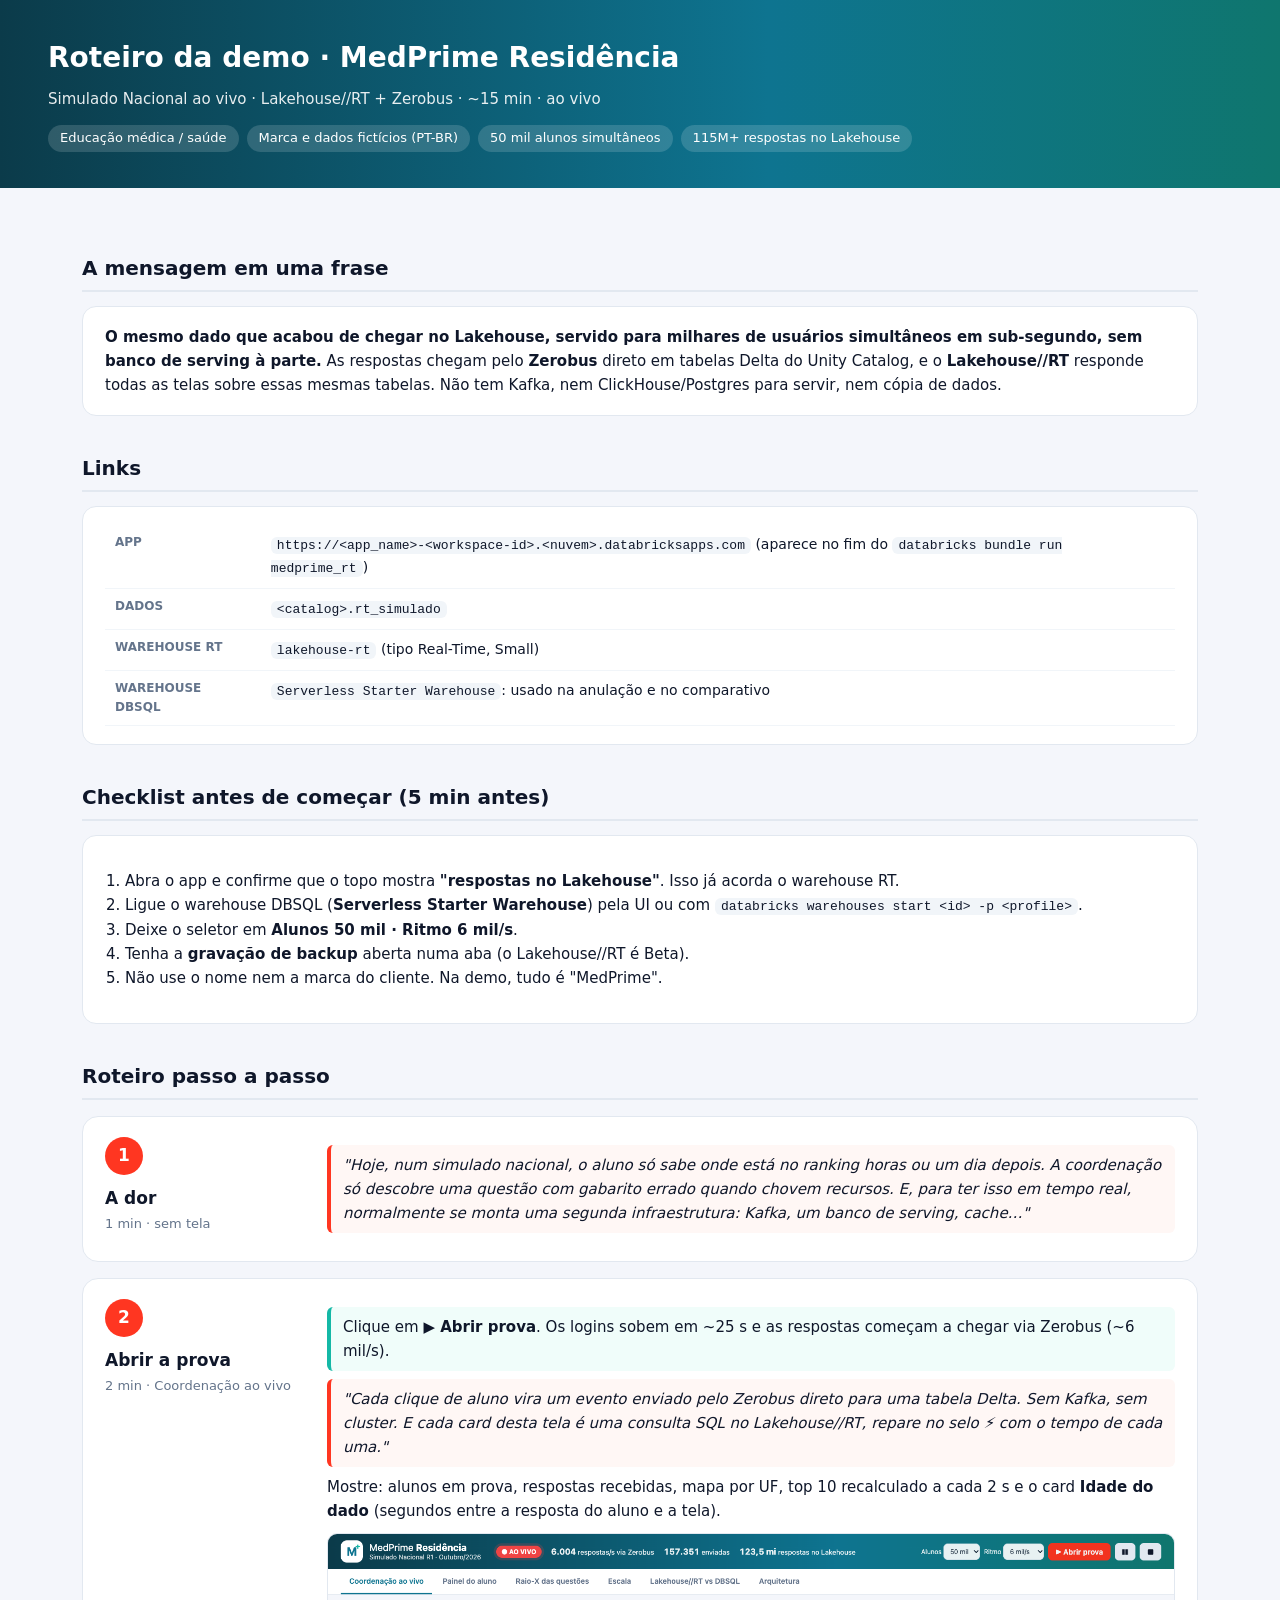
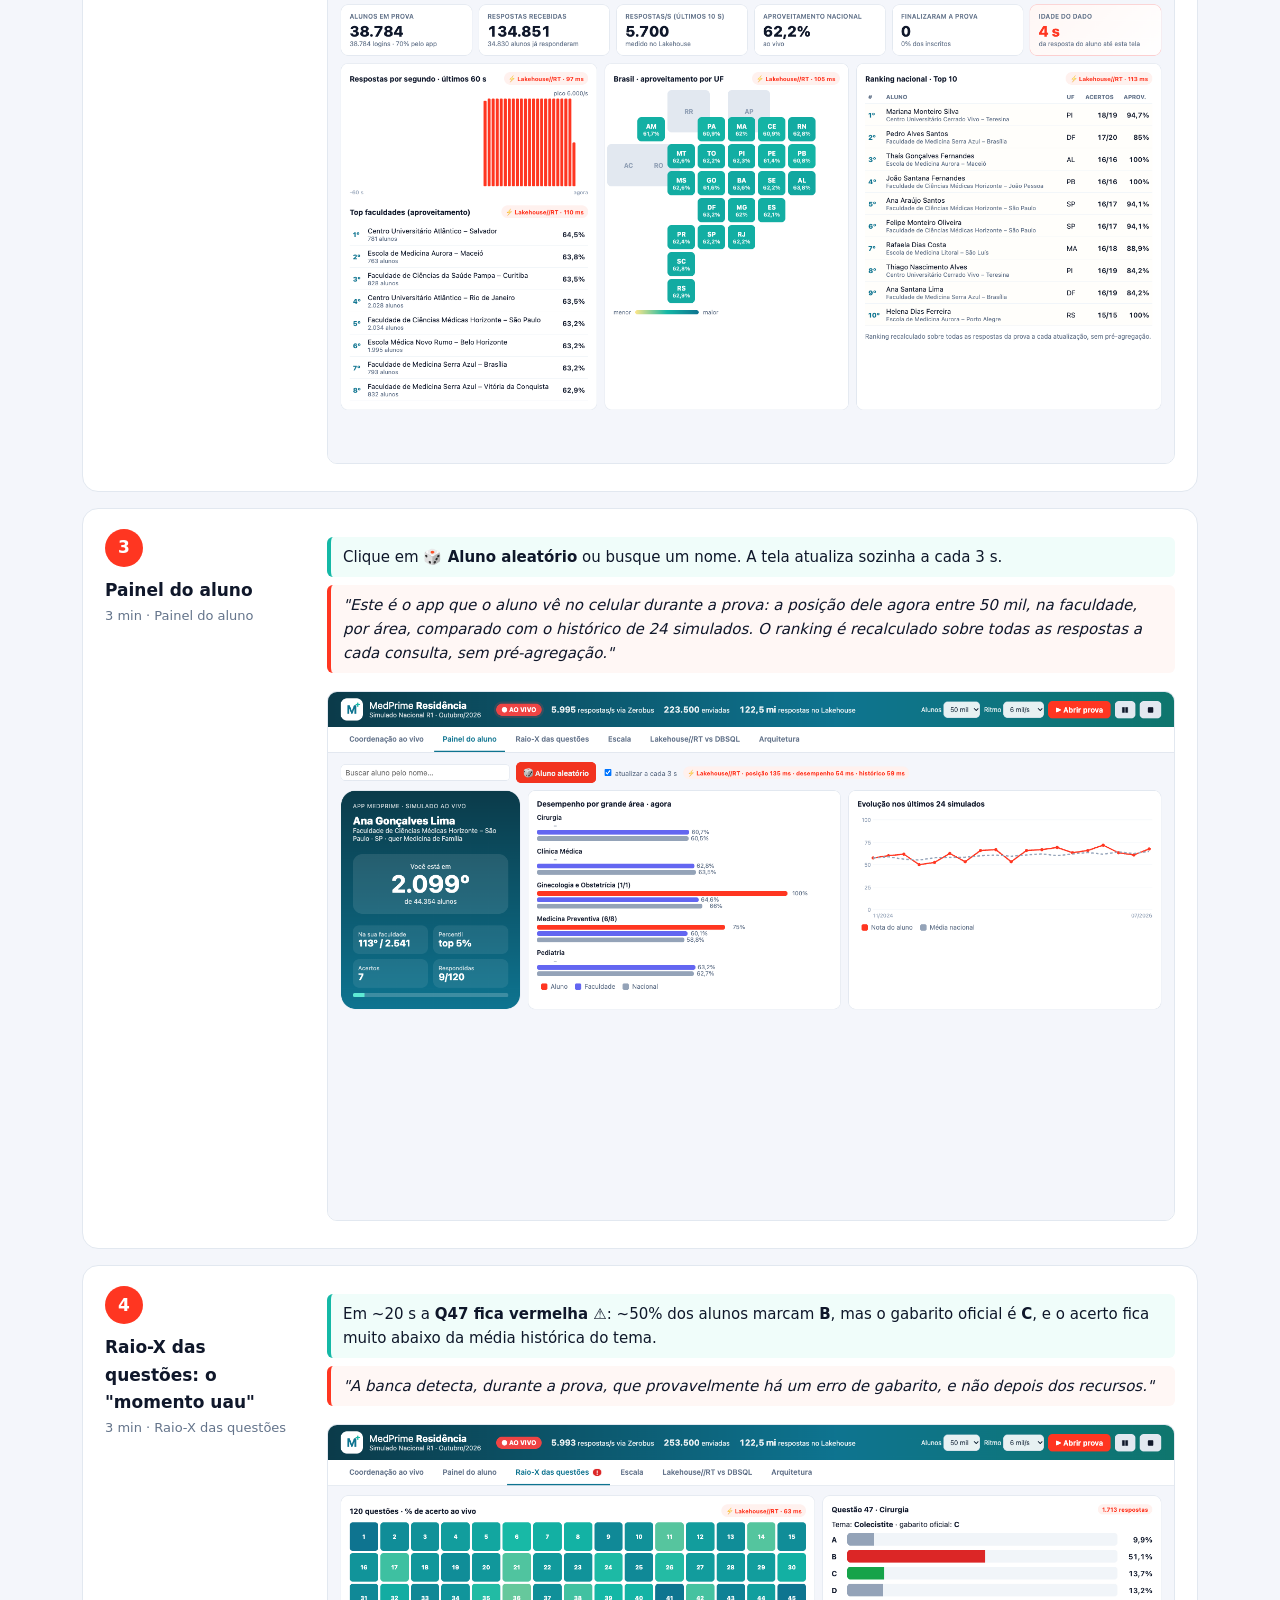
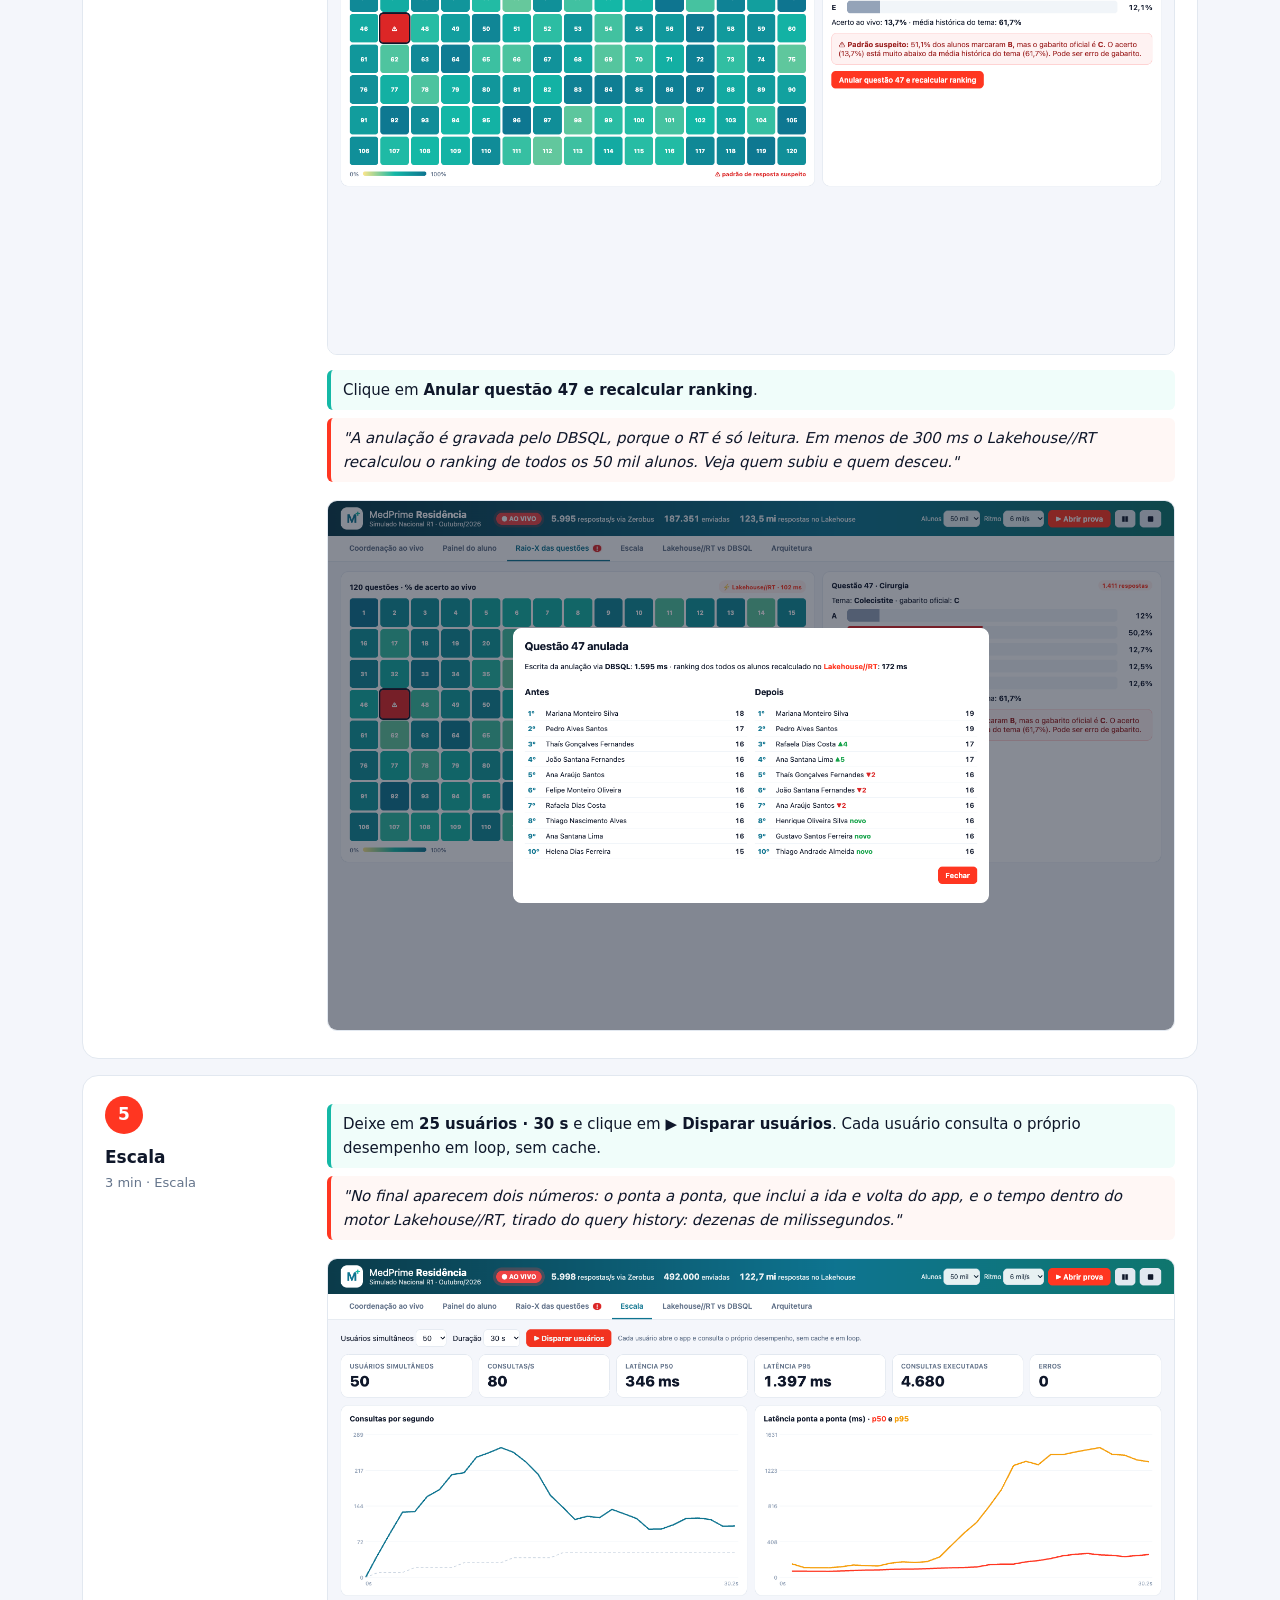
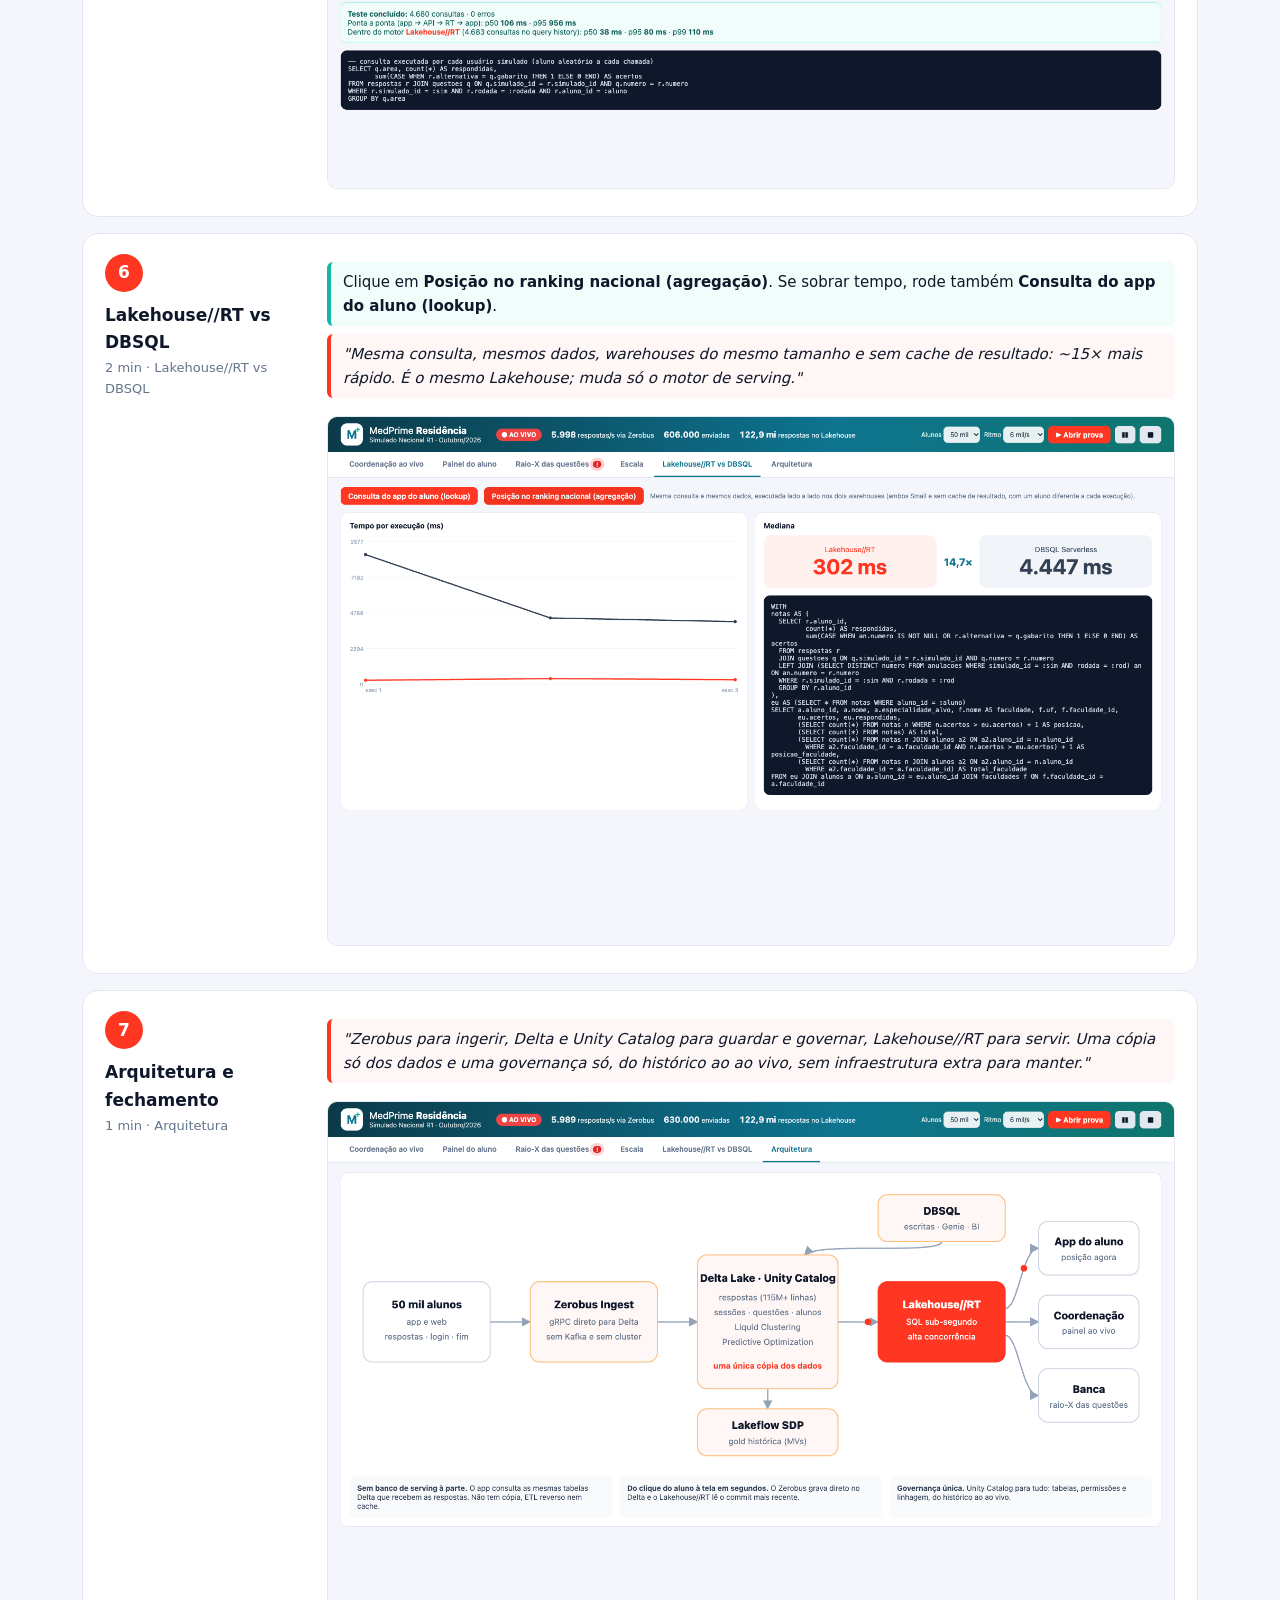
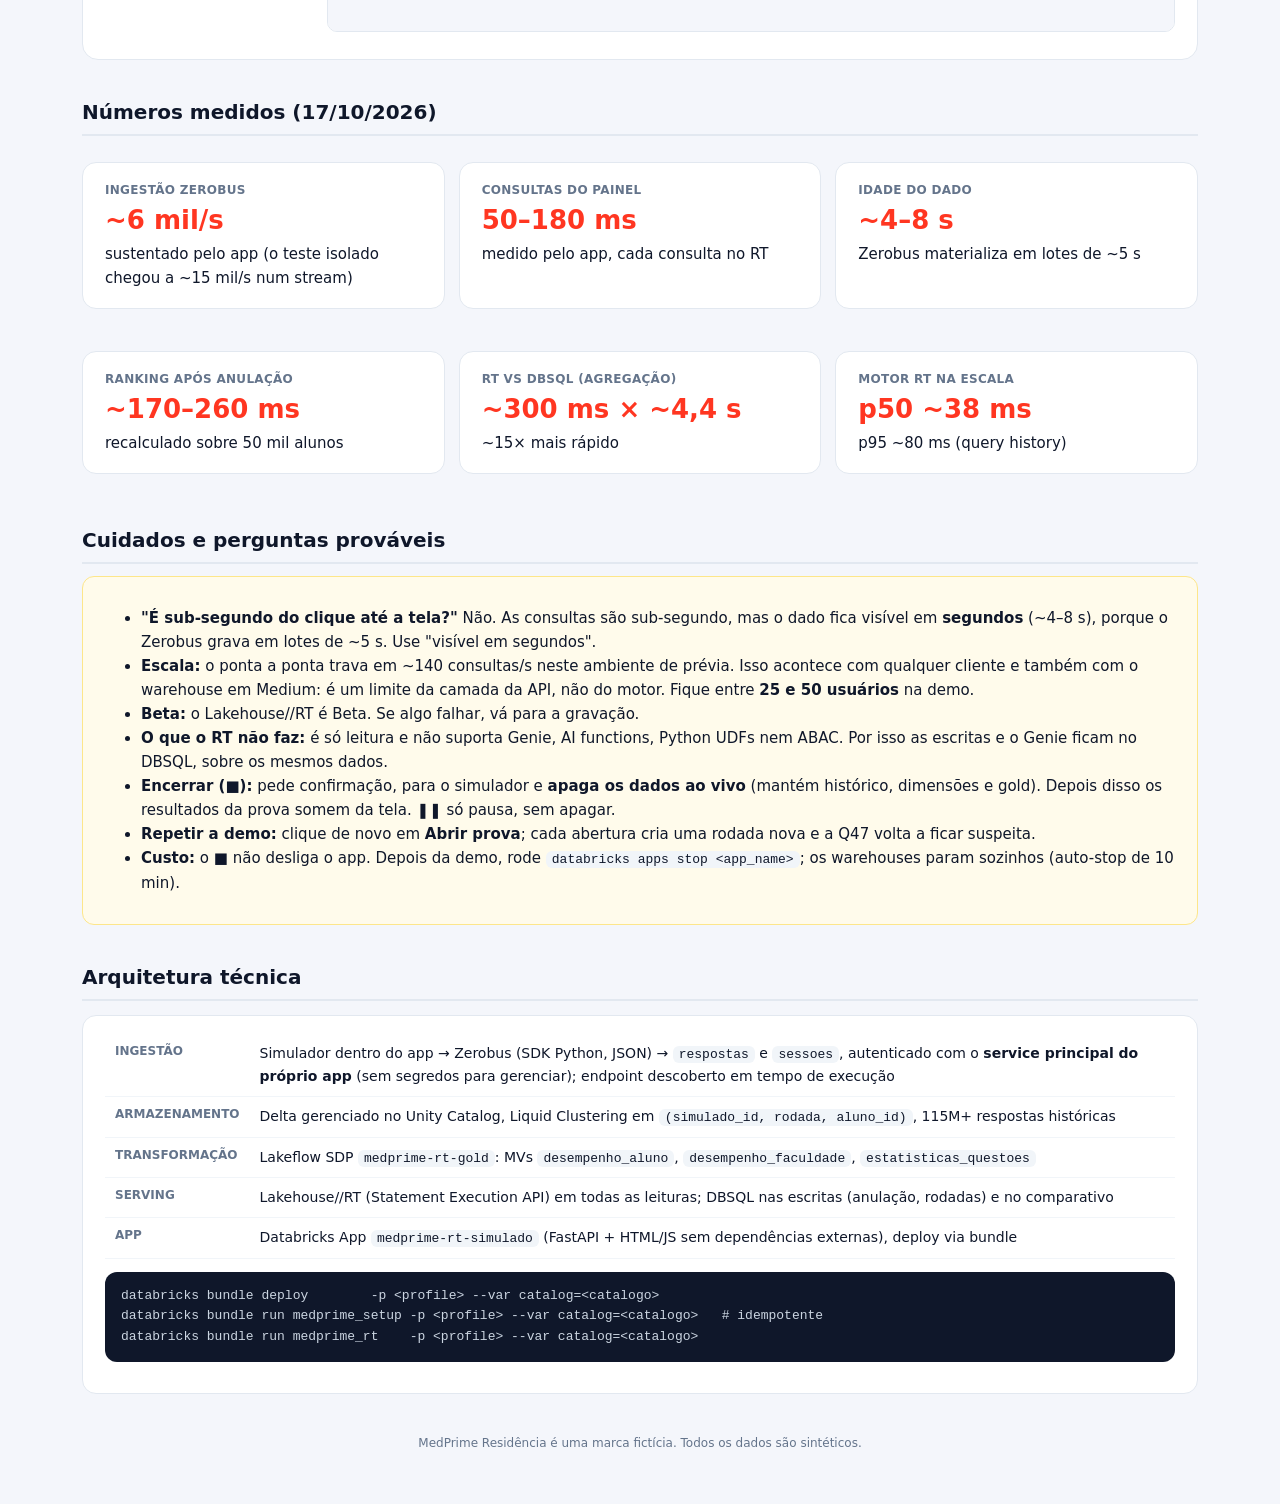
==== docs/roteiro.html @ 2d2e588b "Demo Zerobus + Lakehouse//RT: simulado nacional ao vivo (MedPrime Residência) Bundle (DABs) reproduz" ====
<!doctype html>
<html lang="pt-BR">
<head>
<meta charset="utf-8">
<meta name="viewport" content="width=device-width, initial-scale=1">
<title>Roteiro · MedPrime Residência · Lakehouse//RT + Zerobus</title>
<style>
  :root{--ink:#0f172a;--mut:#64748b;--lin:#e2e8f0;--pri:#0e7490;--rt:#ff3621;--bg:#f4f6fb}
  *{box-sizing:border-box}
  body{margin:0;background:var(--bg);color:var(--ink);font:15px/1.6 "Inter","Segoe UI",system-ui,-apple-system,sans-serif}
  header{background:linear-gradient(90deg,#0b3b4a,#0e7490 60%,#0f766e);color:#fff;padding:36px 48px}
  header h1{margin:0;font-size:28px}
  header p{margin:6px 0 0;opacity:.9}
  .tags{margin-top:14px;display:flex;gap:8px;flex-wrap:wrap}
  .tag{background:rgba(255,255,255,.15);border-radius:999px;padding:3px 12px;font-size:13px}
  main{max-width:1180px;margin:0 auto;padding:28px 32px 60px}
  h2{font-size:20px;margin:36px 0 12px;padding-bottom:6px;border-bottom:2px solid var(--lin)}
  .card{background:#fff;border:1px solid var(--lin);border-radius:14px;padding:18px 22px;margin:14px 0}
  .grid2{display:grid;grid-template-columns:1fr 1fr;gap:14px}
  .grid3{display:grid;grid-template-columns:repeat(3,1fr);gap:14px}
  .num{font-size:26px;font-weight:800;color:var(--rt)}
  .lbl{font-size:12px;color:var(--mut);text-transform:uppercase;letter-spacing:.3px;font-weight:600}
  a{color:var(--pri)}
  code{background:#f1f5f9;border-radius:6px;padding:1px 6px;font-size:13px}
  pre{background:#0f172a;color:#cbd5e1;border-radius:12px;padding:14px 16px;overflow:auto;font-size:13px}
  ol.check{padding-left:20px}
  .passo{display:grid;grid-template-columns:200px 1fr;gap:22px;background:#fff;border:1px solid var(--lin);border-radius:16px;padding:20px 22px;margin:16px 0}
  .passo .meta .n{width:38px;height:38px;border-radius:50%;background:var(--rt);color:#fff;display:grid;place-items:center;font-weight:800;font-size:17px}
  .passo .meta h3{margin:10px 0 2px;font-size:17px}
  .passo .meta .t{color:var(--mut);font-size:13px}
  .passo .acao{background:#f0fdfa;border-left:4px solid #14b8a6;padding:8px 12px;border-radius:6px;margin:8px 0}
  .passo .fala{background:#fff7f5;border-left:4px solid var(--rt);padding:8px 12px;border-radius:6px;margin:8px 0;font-style:italic}
  .passo img{width:100%;border-radius:10px;border:1px solid var(--lin);margin-top:10px}
  .warn{background:#fffbeb;border:1px solid #fde68a;border-radius:12px;padding:14px 18px}
  table{width:100%;border-collapse:collapse;font-size:14px}
  td,th{padding:8px 10px;border-bottom:1px solid #f1f5f9;text-align:left;vertical-align:top}
  th{font-size:12px;color:var(--mut);text-transform:uppercase}
  .arq img{width:100%;border-radius:12px;border:1px solid var(--lin)}
  footer{color:var(--mut);font-size:12px;text-align:center;margin-top:40px}
  @media print{header{-webkit-print-color-adjust:exact;print-color-adjust:exact}.passo{break-inside:avoid}}
</style>
</head>
<body>
<header>
  <h1>Roteiro da demo · MedPrime Residência</h1>
  <p>Simulado Nacional ao vivo · Lakehouse//RT + Zerobus · ~15 min · ao vivo</p>
  <div class="tags">
    <span class="tag">Educação médica / saúde</span><span class="tag">Marca e dados fictícios (PT-BR)</span>
    <span class="tag">50 mil alunos simultâneos</span><span class="tag">115M+ respostas no Lakehouse</span>
  </div>
</header>
<main>

<h2>A mensagem em uma frase</h2>
<div class="card">
  <b>O mesmo dado que acabou de chegar no Lakehouse, servido para milhares de usuários simultâneos em sub-segundo, sem banco de serving à parte.</b>
  As respostas chegam pelo <b>Zerobus</b> direto em tabelas Delta do Unity Catalog, e o <b>Lakehouse//RT</b> responde todas as telas sobre essas mesmas tabelas.
  Não tem Kafka, nem ClickHouse/Postgres para servir, nem cópia de dados.
</div>

<h2>Links</h2>
<div class="card">
  <table>
    <tr><th>App</th><td><code>https://&lt;app_name&gt;-&lt;workspace-id&gt;.&lt;nuvem&gt;.databricksapps.com</code> (aparece no fim do <code>databricks bundle run medprime_rt</code>)</td></tr>
    <tr><th>Dados</th><td><code>&lt;catalog&gt;.rt_simulado</code></td></tr>
    <tr><th>Warehouse RT</th><td><code>lakehouse-rt</code> (tipo Real-Time, Small)</td></tr>
    <tr><th>Warehouse DBSQL</th><td><code>Serverless Starter Warehouse</code>: usado na anulação e no comparativo</td></tr>
  </table>
</div>

<h2>Checklist antes de começar (5 min antes)</h2>
<div class="card">
  <ol class="check">
    <li>Abra o app e confirme que o topo mostra <b>"respostas no Lakehouse"</b>. Isso já acorda o warehouse RT.</li>
    <li>Ligue o warehouse DBSQL (<b>Serverless Starter Warehouse</b>) pela UI ou com <code>databricks warehouses start &lt;id&gt; -p &lt;profile&gt;</code>.</li>
    <li>Deixe o seletor em <b>Alunos 50 mil · Ritmo 6 mil/s</b>.</li>
    <li>Tenha a <b>gravação de backup</b> aberta numa aba (o Lakehouse//RT é Beta).</li>
    <li>Não use o nome nem a marca do cliente. Na demo, tudo é "MedPrime".</li>
  </ol>
</div>

<h2>Roteiro passo a passo</h2>

<div class="passo">
  <div class="meta"><div class="n">1</div><h3>A dor</h3><div class="t">1 min · sem tela</div></div>
  <div>
    <div class="fala">"Hoje, num simulado nacional, o aluno só sabe onde está no ranking horas ou um dia depois. A coordenação só descobre uma questão com gabarito errado quando chovem recursos. E, para ter isso em tempo real, normalmente se monta uma segunda infraestrutura: Kafka, um banco de serving, cache…"</div>
  </div>
</div>

<div class="passo">
  <div class="meta"><div class="n">2</div><h3>Abrir a prova</h3><div class="t">2 min · Coordenação ao vivo</div></div>
  <div>
    <div class="acao">Clique em <b>▶ Abrir prova</b>. Os logins sobem em ~25 s e as respostas começam a chegar via Zerobus (~6 mil/s).</div>
    <div class="fala">"Cada clique de aluno vira um evento enviado pelo Zerobus direto para uma tabela Delta. Sem Kafka, sem cluster. E cada card desta tela é uma consulta SQL no Lakehouse//RT, repare no selo ⚡ com o tempo de cada uma."</div>
    Mostre: alunos em prova, respostas recebidas, mapa por UF, top 10 recalculado a cada 2 s e o card <b>Idade do dado</b> (segundos entre a resposta do aluno e a tela).
    <img src="[data-uri]" alt="Coordenação ao vivo">
  </div>
</div>

<div class="passo">
  <div class="meta"><div class="n">3</div><h3>Painel do aluno</h3><div class="t">3 min · Painel do aluno</div></div>
  <div>
    <div class="acao">Clique em <b>🎲 Aluno aleatório</b> ou busque um nome. A tela atualiza sozinha a cada 3 s.</div>
    <div class="fala">"Este é o app que o aluno vê no celular durante a prova: a posição dele agora entre 50 mil, na faculdade, por área, comparado com o histórico de 24 simulados. O ranking é recalculado sobre todas as respostas a cada consulta, sem pré-agregação."</div>
    <img src="[data-uri]" alt="Painel do aluno">
  </div>
</div>

<div class="passo">
  <div class="meta"><div class="n">4</div><h3>Raio-X das questões: o "momento uau"</h3><div class="t">3 min · Raio-X das questões</div></div>
  <div>
    <div class="acao">Em ~20 s a <b>Q47 fica vermelha ⚠</b>: ~50% dos alunos marcam <b>B</b>, mas o gabarito oficial é <b>C</b>, e o acerto fica muito abaixo da média histórica do tema.</div>
    <div class="fala">"A banca detecta, durante a prova, que provavelmente há um erro de gabarito, e não depois dos recursos."</div>
    <img src="[data-uri]" alt="Raio-X das questões">
    <div class="acao">Clique em <b>Anular questão 47 e recalcular ranking</b>.</div>
    <div class="fala">"A anulação é gravada pelo DBSQL, porque o RT é só leitura. Em menos de 300 ms o Lakehouse//RT recalculou o ranking de todos os 50 mil alunos. Veja quem subiu e quem desceu."</div>
    <img src="[data-uri]" alt="Anulação da questão">
  </div>
</div>

<div class="passo">
  <div class="meta"><div class="n">5</div><h3>Escala</h3><div class="t">3 min · Escala</div></div>
  <div>
    <div class="acao">Deixe em <b>25 usuários · 30 s</b> e clique em <b>▶ Disparar usuários</b>. Cada usuário consulta o próprio desempenho em loop, sem cache.</div>
    <div class="fala">"No final aparecem dois números: o ponta a ponta, que inclui a ida e volta do app, e o tempo dentro do motor Lakehouse//RT, tirado do query history: dezenas de milissegundos."</div>
    <img src="[data-uri]" alt="Teste de escala">
  </div>
</div>

<div class="passo">
  <div class="meta"><div class="n">6</div><h3>Lakehouse//RT vs DBSQL</h3><div class="t">2 min · Lakehouse//RT vs DBSQL</div></div>
  <div>
    <div class="acao">Clique em <b>Posição no ranking nacional (agregação)</b>. Se sobrar tempo, rode também <b>Consulta do app do aluno (lookup)</b>.</div>
    <div class="fala">"Mesma consulta, mesmos dados, warehouses do mesmo tamanho e sem cache de resultado: ~15× mais rápido. É o mesmo Lakehouse; muda só o motor de serving."</div>
    <img src="[data-uri]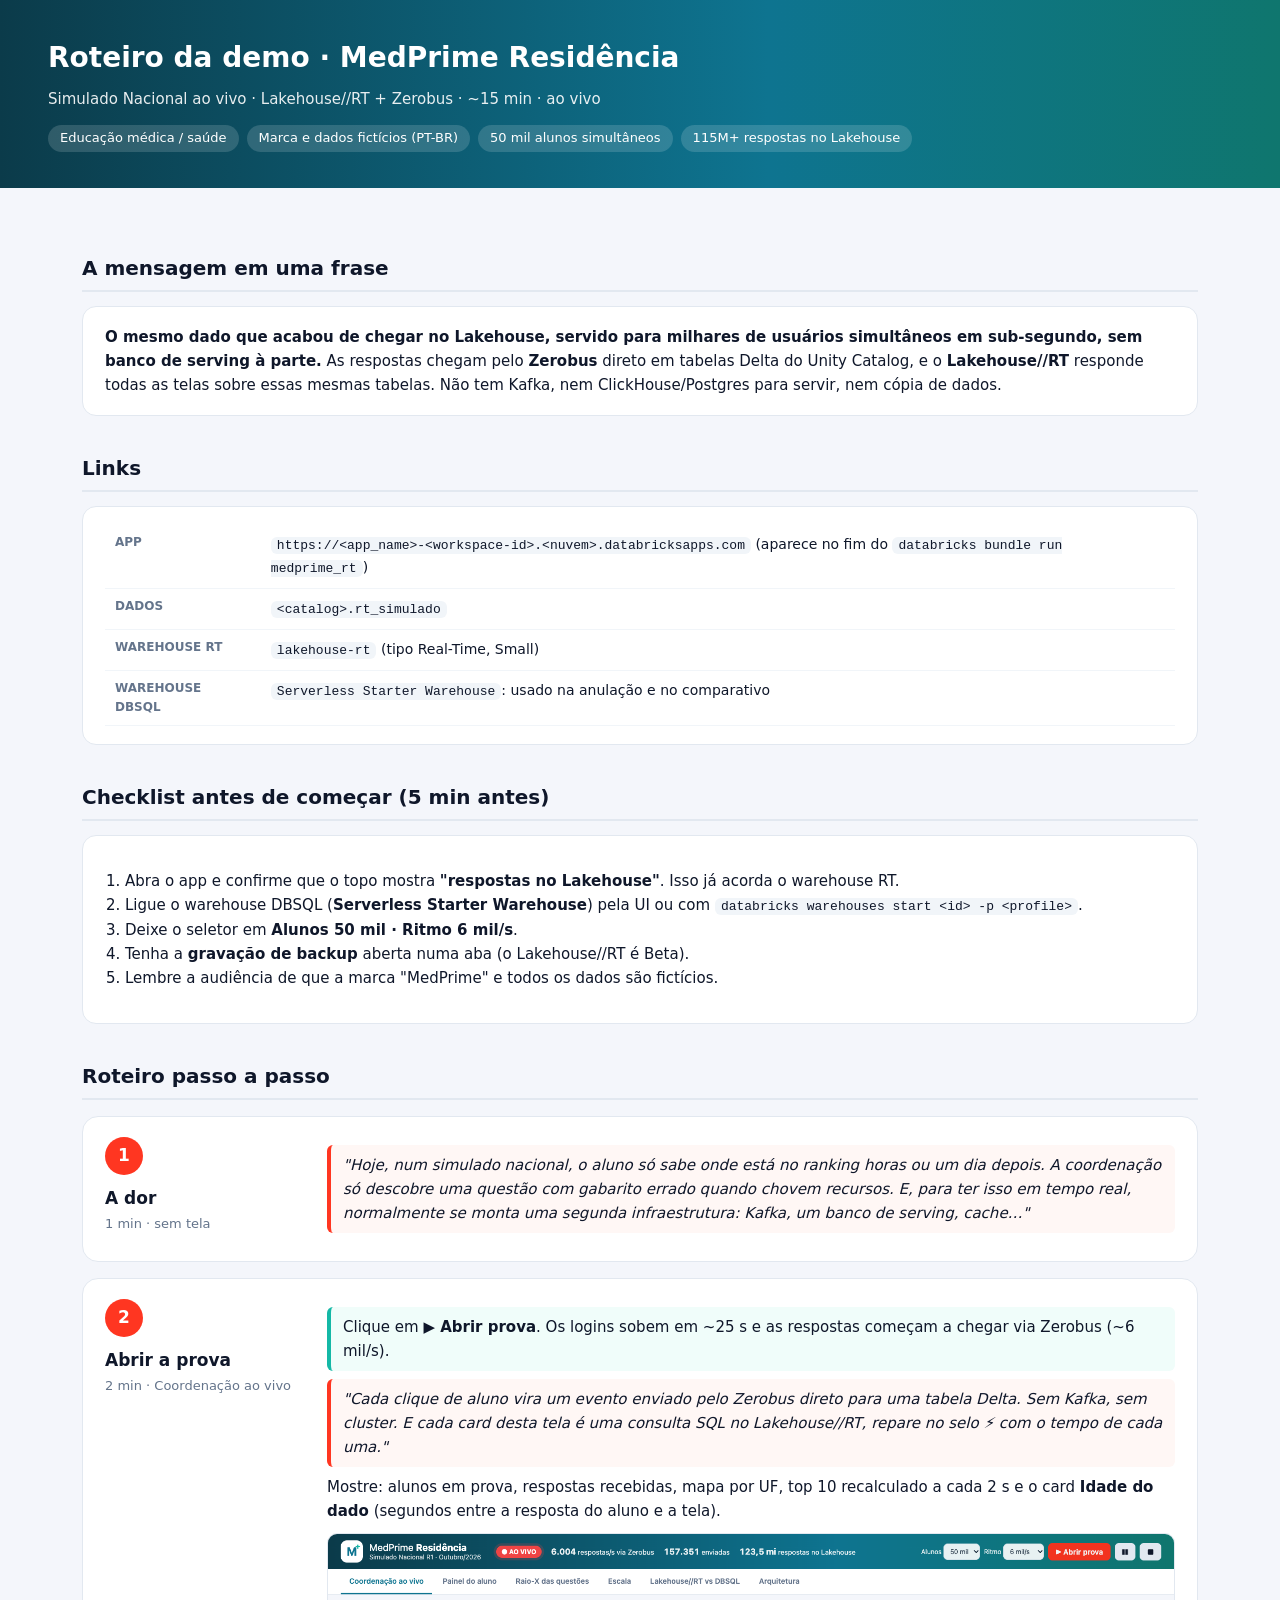
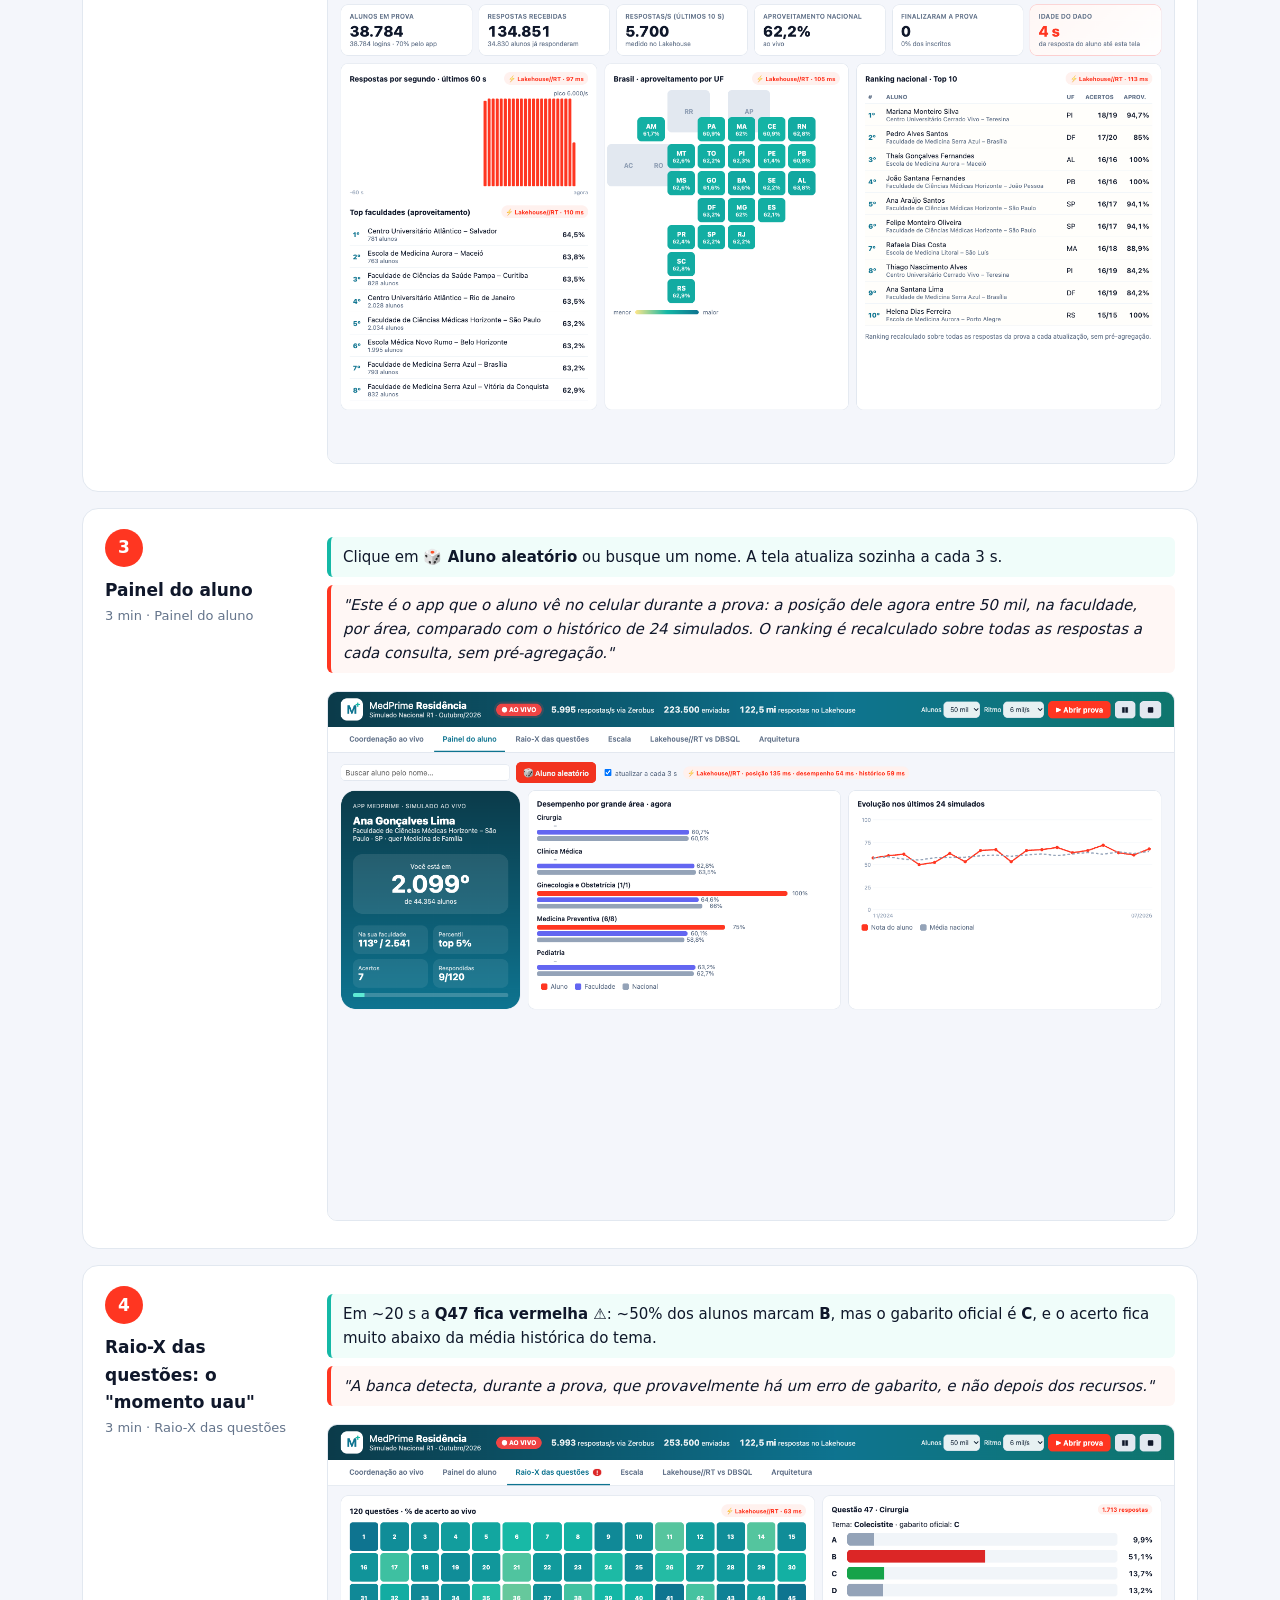
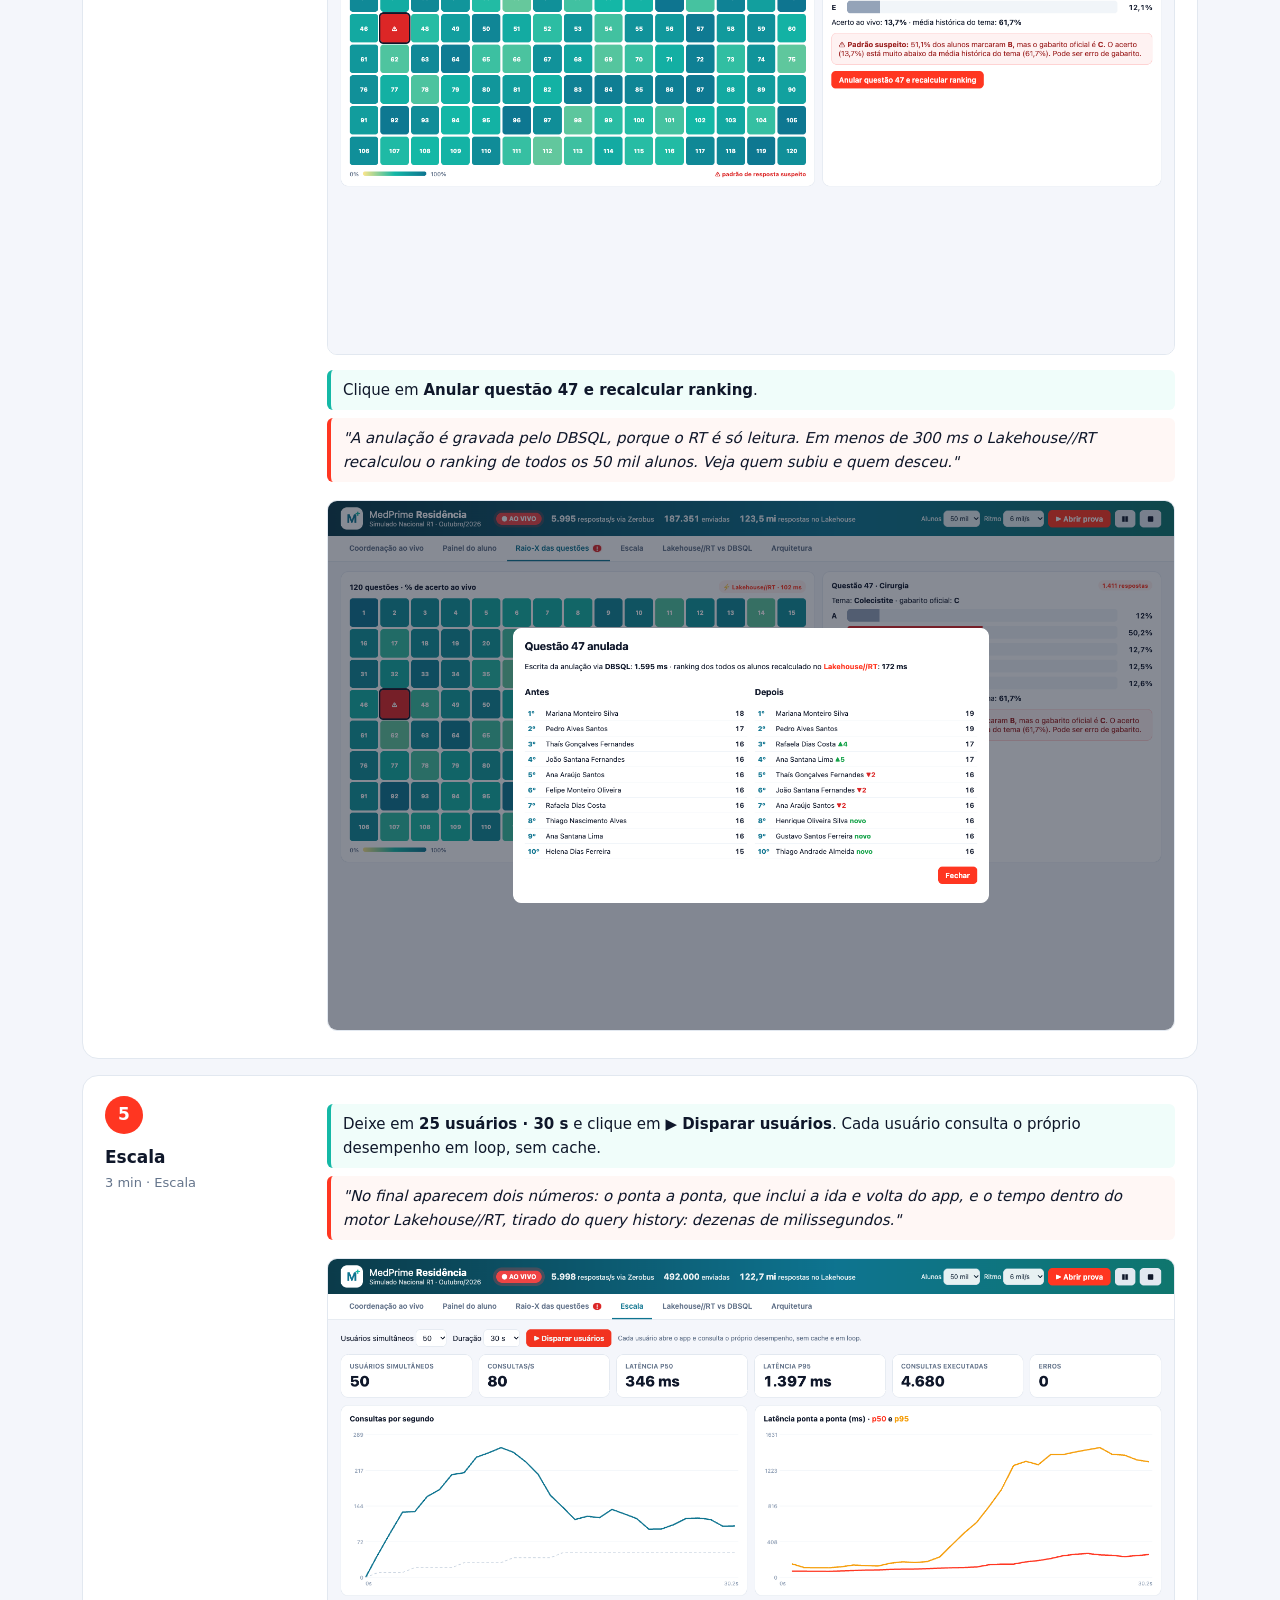
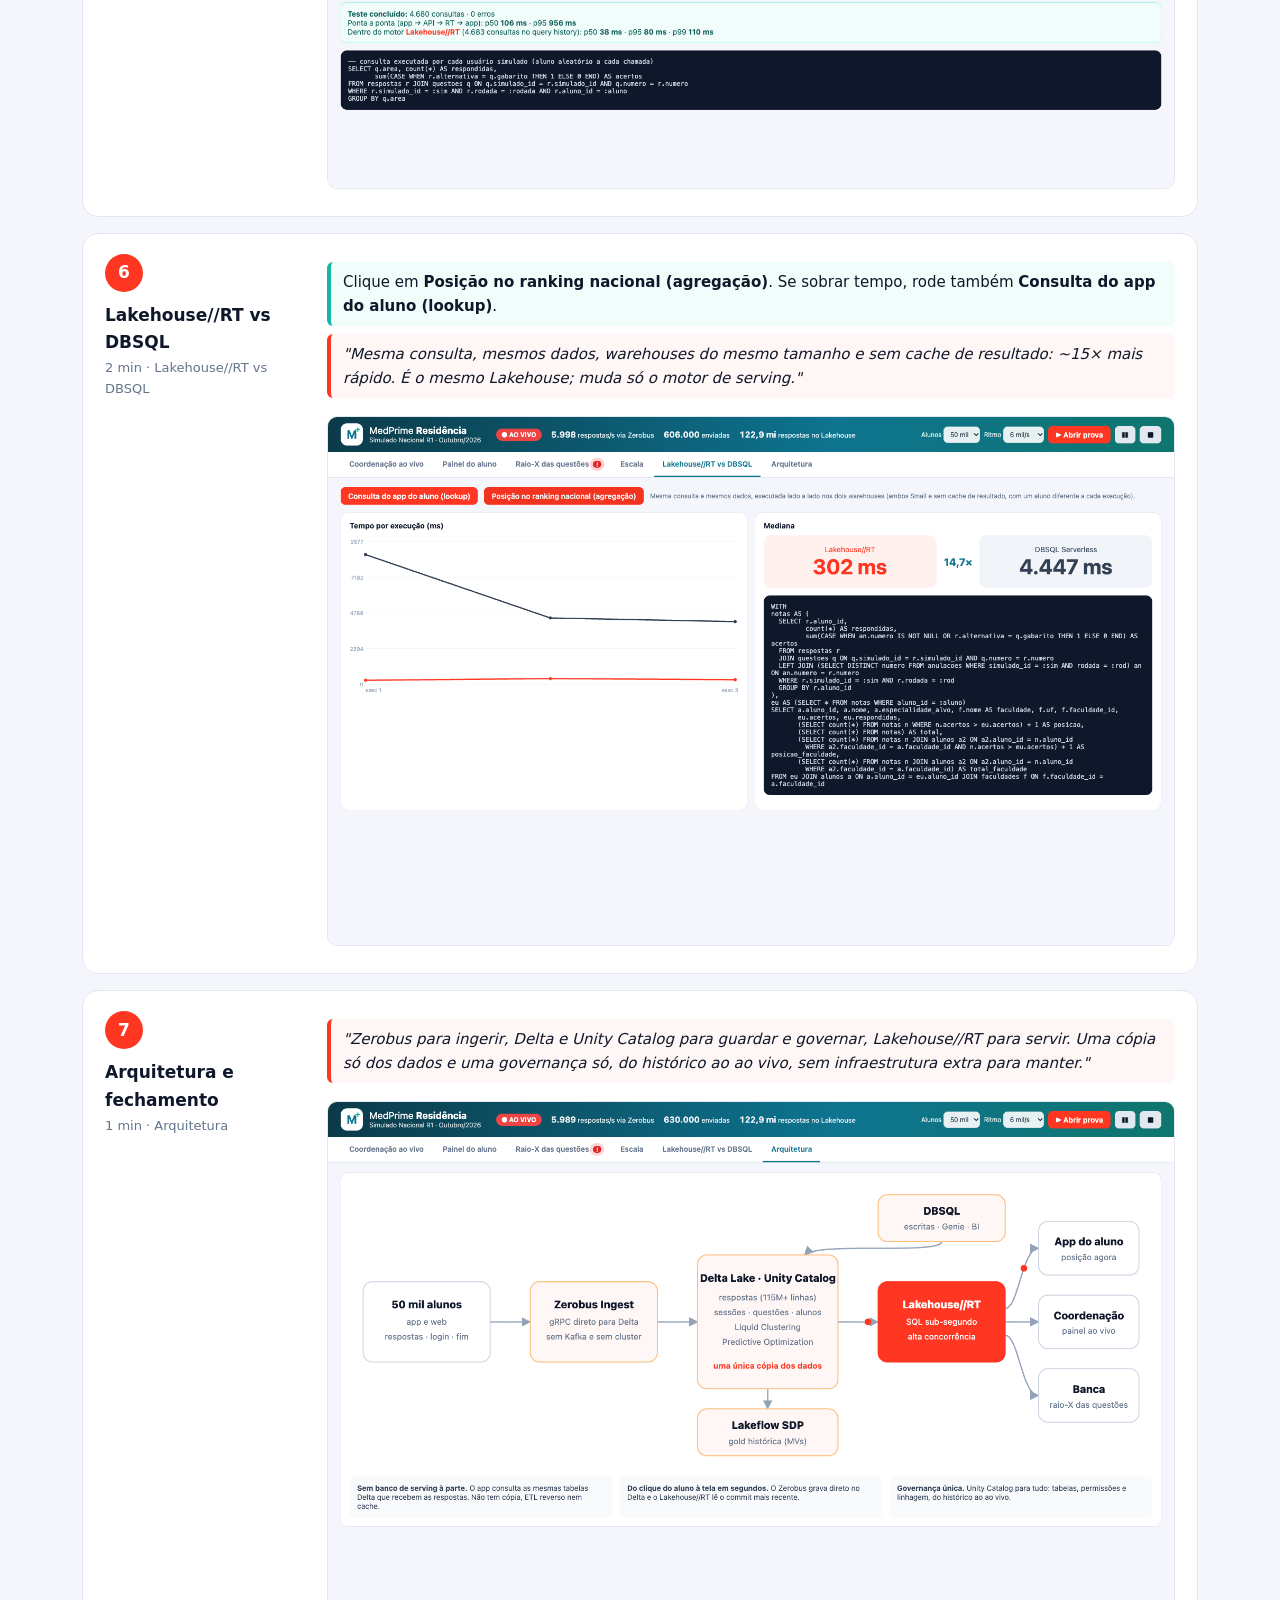
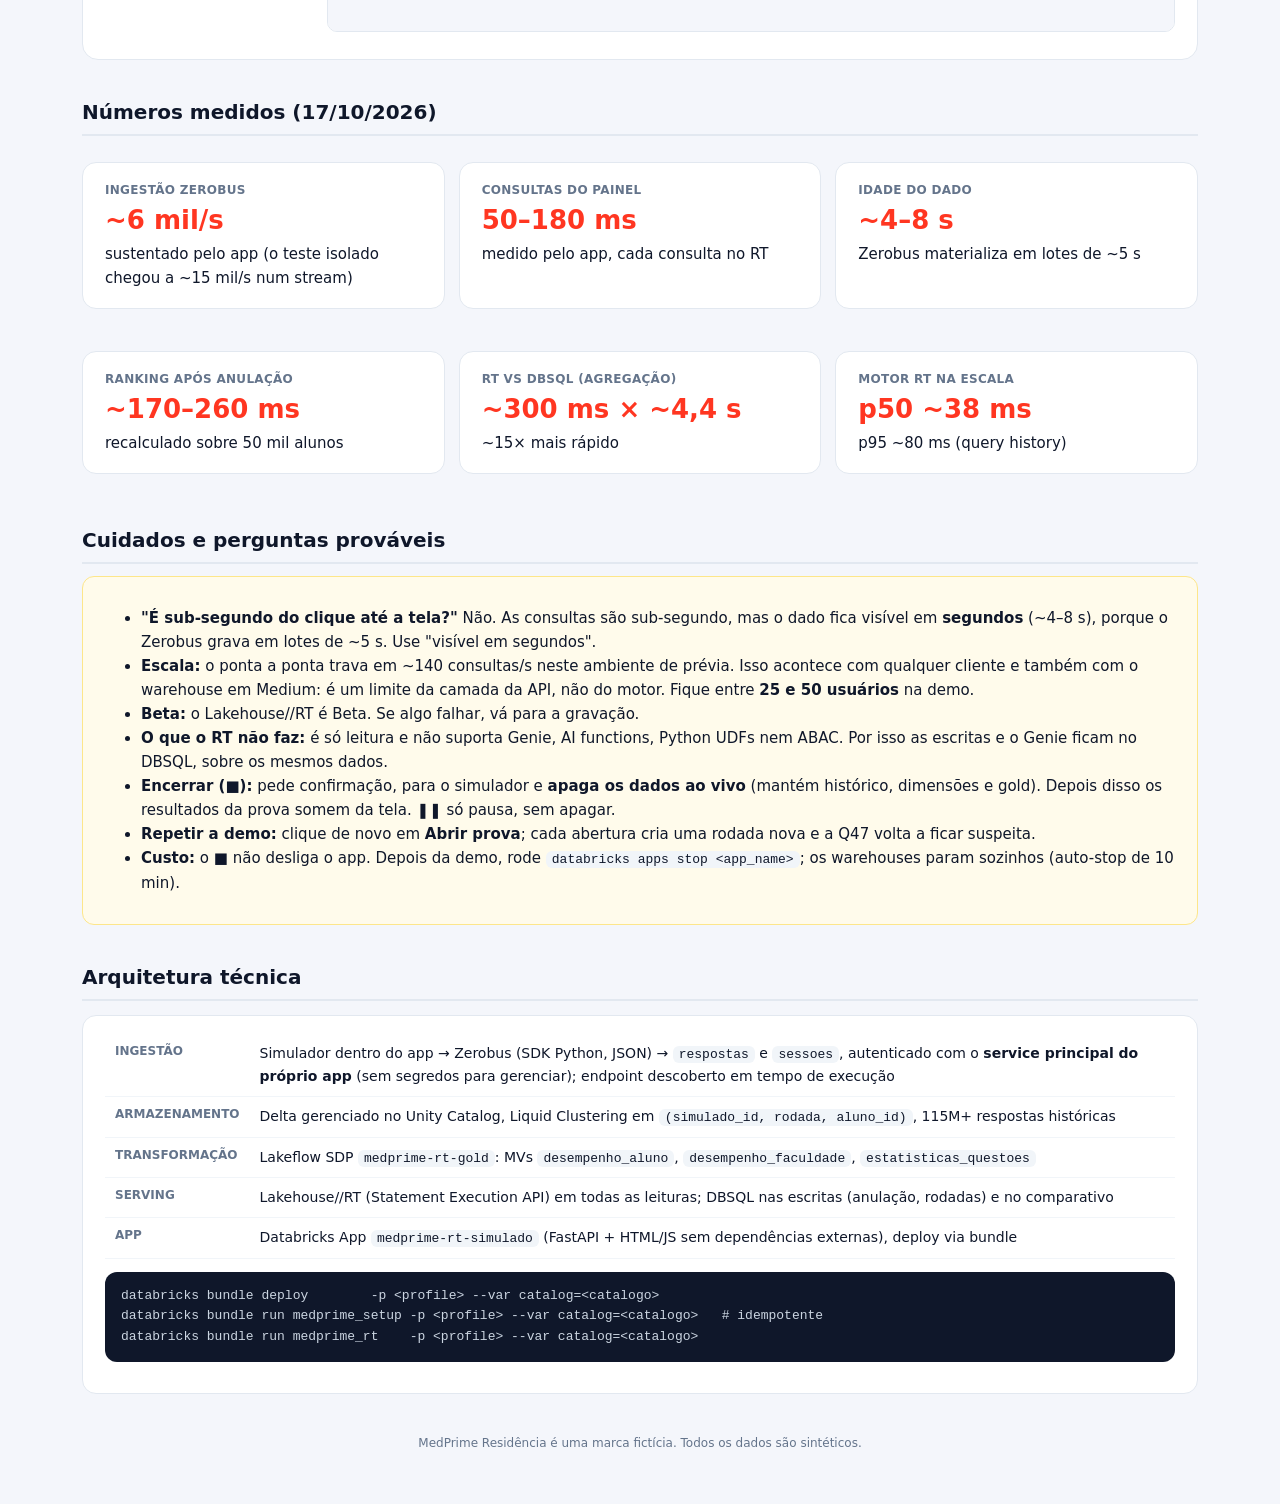
